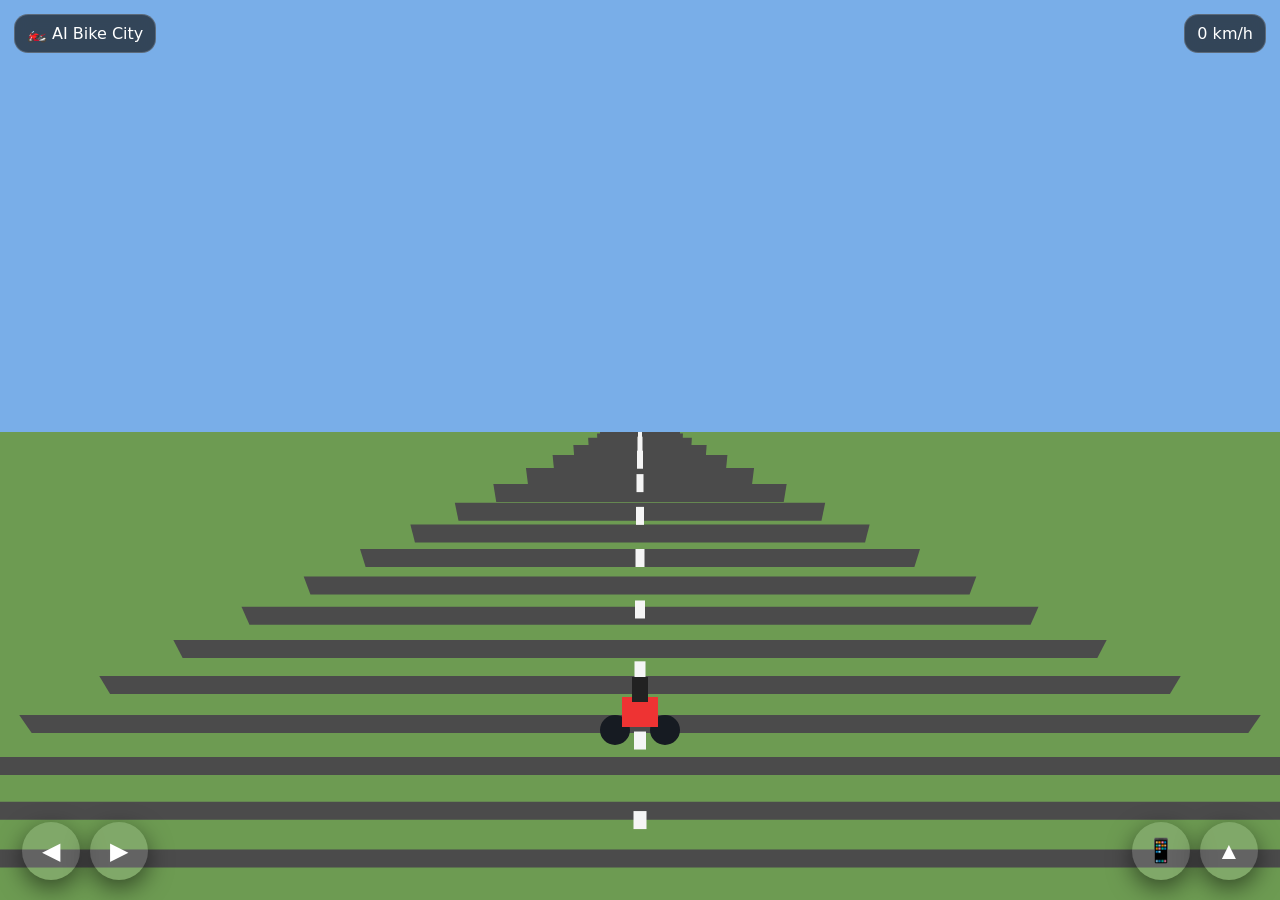
==== game-prototype/index.html @ b9f9c93b "Create original AI bike game prototype" ====
<!doctype html>
<html lang="en">
<head>
<meta charset="utf-8"><meta name="viewport" content="width=device-width,initial-scale=1,maximum-scale=1,user-scalable=no">
<title>Indian Bike AI — Prototype</title>
<style>
html,body{margin:0;height:100%;overflow:hidden;background:#10131a;font-family:system-ui,sans-serif;color:white}canvas{display:block;width:100%;height:100%}.hud{position:fixed;inset:0;pointer-events:none}.top{position:absolute;top:14px;left:14px;right:14px;display:flex;justify-content:space-between;gap:10px}.pill{background:#111a;color:#fff;border:1px solid #ffffff33;border-radius:14px;padding:9px 12px;backdrop-filter:blur(8px)}.controls{position:absolute;bottom:20px;left:0;right:0;display:flex;justify-content:space-between;padding:0 22px}.cluster{display:flex;gap:10px}.btn{pointer-events:auto;width:58px;height:58px;border:0;border-radius:50%;background:#ffffff22;color:white;font-size:24px;box-shadow:0 8px 25px #0008}.phone{display:none;pointer-events:auto;position:absolute;right:18px;bottom:90px;width:290px;height:500px;border:8px solid #171717;border-radius:35px;background:linear-gradient(160deg,#101827,#182b48);box-shadow:0 20px 60px #000b;padding:18px}.phone h2{margin:20px 8px 4px}.apps{display:grid;grid-template-columns:repeat(3,1fr);gap:14px;margin-top:24px}.app{border:0;border-radius:20px;background:#ffffff16;color:#fff;padding:14px 4px;font-size:12px}.app b{display:block;font-size:30px;margin-bottom:6px}.chat{display:none;position:absolute;inset:18px;background:#10141c;border-radius:25px;padding:14px}.messages{height:355px;overflow:auto;font-size:13px}.msg{padding:10px 12px;margin:8px 0;border-radius:14px;background:#ffffff12}.user{background:#294e72}.input{display:flex;gap:7px}.input input{min-width:0;flex:1;border-radius:12px;border:1px solid #ffffff22;background:#fff1;color:white;padding:10px}.input button{border:0;border-radius:12px;background:#3aa7ff;color:white;padding:10px}.back{border:0;background:#ffffff15;color:#fff;border-radius:10px;padding:7px 10px}.mission{position:absolute;left:50%;top:55px;transform:translateX(-50%);max-width:330px;text-align:center;background:#0d1724dd;border:1px solid #ffffff22;border-radius:16px;padding:10px;display:none}
</style></head>
<body><canvas id="c"></canvas><div class="hud"><div class="top"><div class="pill">🏍️ AI Bike City</div><div class="pill" id="speed">0 km/h</div></div><div class="mission" id="mission"></div><div class="controls"><div class="cluster"><button class="btn" id="left">◀</button><button class="btn" id="right">▶</button></div><div class="cluster"><button class="btn" id="phoneBtn">📱</button><button class="btn" id="gas">▲</button></div></div><div class="phone" id="phone"><button class="back" id="closePhone">Back</button><h2>My Phone</h2><div class="apps"><button class="app"><b>🌐</b>Internet</button><button class="app"><b>🗺️</b>Map</button><button class="app"><b>🎵</b>Music</button><button class="app"><b>📷</b>Camera</button><button class="app"><b>🏍️</b>Garage</button><button class="app" id="aiApp"><b>🤖</b>Bike AI</button></div><div class="chat" id="chat"><button class="back" id="backApps">← Apps</button><h3>🤖 Bike AI</h3><div class="messages" id="messages"><div class="msg">Hi! I am your Bike AI. Ask me for a bike recommendation or a driving challenge.</div></div><div class="input"><input id="q" placeholder="Ask Bike AI..."><button id="send">Send</button></div></div></div></div></div>
<script>
const c=document.getElementById('c'),x=c.getContext('2d');let W,H,bikeX=.5,z=0,speed=0,keys={};function resize(){W=c.width=innerWidth*devicePixelRatio;H=c.height=innerHeight*devicePixelRatio;x.setTransform(devicePixelRatio,0,0,devicePixelRatio,0,0);W=innerWidth;H=innerHeight}addEventListener('resize',resize);resize();
function draw(){x.fillStyle='#79aee8';x.fillRect(0,0,W,H*.48);x.fillStyle='#6d9b52';x.fillRect(0,H*.48,W,H*.52);let horizon=H*.48;for(let i=0;i<18;i++){let p=i/18,yy=horizon+(p*p)*(H-horizon),rw=80+p*p*W*1.5; x.fillStyle='#4b4b4b';x.beginPath();x.moveTo(W/2-rw/2,yy);x.lineTo(W/2+rw/2,yy);x.lineTo(W/2+rw/2*.98,yy+18);x.lineTo(W/2-rw/2*.98,yy+18);x.fill()}x.fillStyle='#f5f5f5';for(let i=0;i<10;i++){let p=((i/10+z)%1),yy=horizon+p*p*(H-horizon),w=4+p*10;x.fillRect(W/2-w/2,yy,w,18)}x.save();x.translate(W*bikeX,H*.78);x.fillStyle='#161b22';x.beginPath();x.arc(-25,28,15,0,7);x.arc(25,28,15,0,7);x.fill();x.fillStyle='#e33';x.fillRect(-18,-5,36,30);x.fillStyle='#222';x.fillRect(-8,-25,16,25);x.restore();document.getElementById('speed').textContent=Math.round(speed*120)+' km/h';requestAnimationFrame(draw)}draw();
setInterval(()=>{if(speed>0){z=(z+speed*.02)%1}},30);function bind(id,key){let e=document.getElementById(id);e.onpointerdown=()=>keys[key]=true;e.onpointerup=e.onpointercancel=()=>keys[key]=false}bind('gas','up');bind('left','left');bind('right','right');setInterval(()=>{if(keys.up)speed=Math.min(1,speed+.03);else speed=Math.max(0,speed-.015);if(keys.left)bikeX=Math.max(.25,bikeX-.012);if(keys.right)bikeX=Math.min(.75,bikeX+.012)},30);
const phone=document.getElementById('phone'),chat=document.getElementById('chat'),apps=document.querySelector('.apps'),messages=document.getElementById('messages');document.getElementById('phoneBtn').onclick=()=>phone.style.display='block';document.getElementById('closePhone').onclick=()=>phone.style.display='none';document.getElementById('aiApp').onclick=()=>{apps.style.display='none';chat.style.display='block'};document.getElementById('backApps').onclick=()=>{chat.style.display='none';apps.style.display='grid'};
async function ask(){let q=document.getElementById('q').value.trim();if(!q)return;messages.innerHTML+=`<div class="msg user">${q.replace(/[<>]/g,'')}</div>`;document.getElementById('q').value='';let a='Try the Sport bike for balanced acceleration and control. Want me to create a challenge?';if(/challenge|mission/i.test(q))a='Challenge: reach the hill checkpoint in 3 minutes without crashing. Bonus: finish with more than 50% fuel.';messages.innerHTML+=`<div class="msg">${a}</div>`;messages.scrollTop=messages.scrollHeight}document.getElementById('send').onclick=ask;document.getElementById('q').onkeydown=e=>{if(e.key==='Enter')ask()};
</script></body></html>
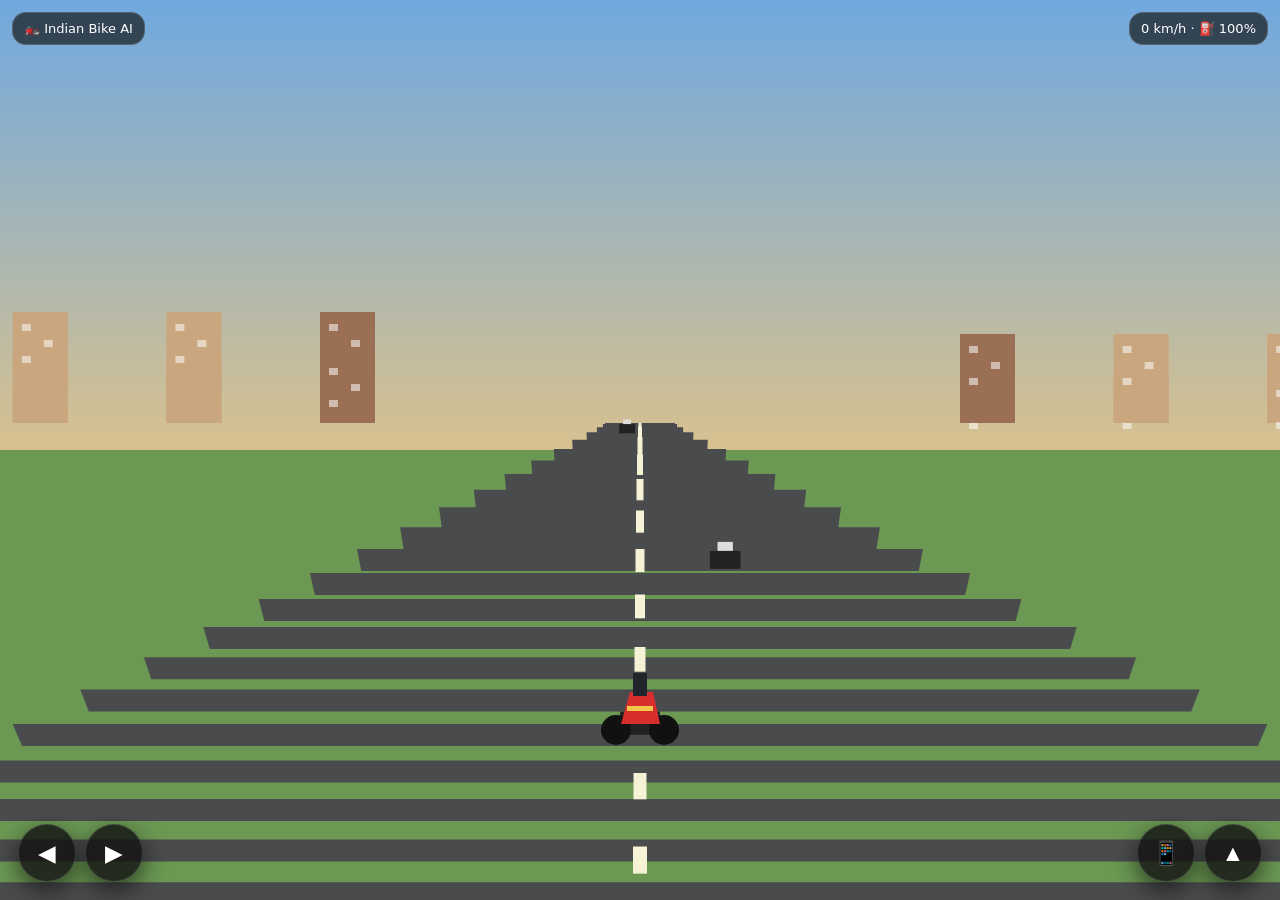
==== commit 2d7e9bd3: "Upgrade prototype with richer Indian city, traffic, fuel, missions and Bike AI" ====
--- a/game-prototype/index.html
+++ b/game-prototype/index.html
@@ -2,15 +2,26 @@
 <html lang="en">
 <head>
 <meta charset="utf-8"><meta name="viewport" content="width=device-width,initial-scale=1,maximum-scale=1,user-scalable=no">
-<title>Indian Bike AI — Prototype</title>
+<title>Indian Bike AI — City Prototype</title>
 <style>
-html,body{margin:0;height:100%;overflow:hidden;background:#10131a;font-family:system-ui,sans-serif;color:white}canvas{display:block;width:100%;height:100%}.hud{position:fixed;inset:0;pointer-events:none}.top{position:absolute;top:14px;left:14px;right:14px;display:flex;justify-content:space-between;gap:10px}.pill{background:#111a;color:#fff;border:1px solid #ffffff33;border-radius:14px;padding:9px 12px;backdrop-filter:blur(8px)}.controls{position:absolute;bottom:20px;left:0;right:0;display:flex;justify-content:space-between;padding:0 22px}.cluster{display:flex;gap:10px}.btn{pointer-events:auto;width:58px;height:58px;border:0;border-radius:50%;background:#ffffff22;color:white;font-size:24px;box-shadow:0 8px 25px #0008}.phone{display:none;pointer-events:auto;position:absolute;right:18px;bottom:90px;width:290px;height:500px;border:8px solid #171717;border-radius:35px;background:linear-gradient(160deg,#101827,#182b48);box-shadow:0 20px 60px #000b;padding:18px}.phone h2{margin:20px 8px 4px}.apps{display:grid;grid-template-columns:repeat(3,1fr);gap:14px;margin-top:24px}.app{border:0;border-radius:20px;background:#ffffff16;color:#fff;padding:14px 4px;font-size:12px}.app b{display:block;font-size:30px;margin-bottom:6px}.chat{display:none;position:absolute;inset:18px;background:#10141c;border-radius:25px;padding:14px}.messages{height:355px;overflow:auto;font-size:13px}.msg{padding:10px 12px;margin:8px 0;border-radius:14px;background:#ffffff12}.user{background:#294e72}.input{display:flex;gap:7px}.input input{min-width:0;flex:1;border-radius:12px;border:1px solid #ffffff22;background:#fff1;color:white;padding:10px}.input button{border:0;border-radius:12px;background:#3aa7ff;color:white;padding:10px}.back{border:0;background:#ffffff15;color:#fff;border-radius:10px;padding:7px 10px}.mission{position:absolute;left:50%;top:55px;transform:translateX(-50%);max-width:330px;text-align:center;background:#0d1724dd;border:1px solid #ffffff22;border-radius:16px;padding:10px;display:none}
+*{box-sizing:border-box}html,body{margin:0;height:100%;overflow:hidden;background:#10131a;font-family:system-ui,sans-serif;color:#fff}canvas{display:block;width:100%;height:100%}.hud{position:fixed;inset:0;pointer-events:none}.top{position:absolute;top:12px;left:12px;right:12px;display:flex;justify-content:space-between;gap:8px}.pill{background:#111a;color:#fff;border:1px solid #ffffff2b;border-radius:14px;padding:8px 11px;backdrop-filter:blur(8px);font-size:13px}.controls{position:absolute;bottom:18px;left:0;right:0;display:flex;justify-content:space-between;padding:0 18px}.cluster{display:flex;gap:9px}.btn{pointer-events:auto;width:58px;height:58px;border:1px solid #ffffff22;border-radius:50%;background:#111c;color:#fff;font-size:23px;box-shadow:0 8px 25px #0009}.phone{display:none;pointer-events:auto;position:absolute;right:15px;bottom:86px;width:min(310px,calc(100vw - 30px));height:min(530px,calc(100vh - 110px));border:7px solid #171717;border-radius:34px;background:linear-gradient(160deg,#101827,#182b48);box-shadow:0 20px 60px #000b;padding:15px}.phone h2{margin:17px 7px 2px}.sub{margin:0 7px;color:#a9bad0;font-size:12px}.apps{display:grid;grid-template-columns:repeat(3,1fr);gap:12px;margin-top:20px}.app{border:1px solid #ffffff12;border-radius:19px;background:#ffffff14;color:#fff;padding:13px 3px;font-size:11px}.app b{display:block;font-size:27px;margin-bottom:5px}.chat{display:none;position:absolute;inset:15px;background:#10141c;border-radius:23px;padding:13px}.messages{height:calc(100% - 105px);overflow:auto;font-size:13px}.msg{padding:9px 11px;margin:7px 0;border-radius:13px;background:#ffffff12;line-height:1.35}.user{background:#294e72}.input{display:flex;gap:7px}.input input{min-width:0;flex:1;border-radius:11px;border:1px solid #ffffff22;background:#fff1;color:white;padding:10px}.input button{border:0;border-radius:11px;background:#3aa7ff;color:white;padding:10px}.back{border:0;background:#ffffff15;color:#fff;border-radius:10px;padding:7px 10px}.mission{position:absolute;left:50%;top:53px;transform:translateX(-50%);width:min(350px,90vw);text-align:center;background:#0d1724e8;border:1px solid #ffffff22;border-radius:16px;padding:10px;display:none;font-size:12px}.toast{position:absolute;left:50%;bottom:88px;transform:translateX(-50%);background:#101820dd;border:1px solid #ffffff22;padding:9px 13px;border-radius:14px;display:none;font-size:12px}
 </style></head>
-<body><canvas id="c"></canvas><div class="hud"><div class="top"><div class="pill">🏍️ AI Bike City</div><div class="pill" id="speed">0 km/h</div></div><div class="mission" id="mission"></div><div class="controls"><div class="cluster"><button class="btn" id="left">◀</button><button class="btn" id="right">▶</button></div><div class="cluster"><button class="btn" id="phoneBtn">📱</button><button class="btn" id="gas">▲</button></div></div><div class="phone" id="phone"><button class="back" id="closePhone">Back</button><h2>My Phone</h2><div class="apps"><button class="app"><b>🌐</b>Internet</button><button class="app"><b>🗺️</b>Map</button><button class="app"><b>🎵</b>Music</button><button class="app"><b>📷</b>Camera</button><button class="app"><b>🏍️</b>Garage</button><button class="app" id="aiApp"><b>🤖</b>Bike AI</button></div><div class="chat" id="chat"><button class="back" id="backApps">← Apps</button><h3>🤖 Bike AI</h3><div class="messages" id="messages"><div class="msg">Hi! I am your Bike AI. Ask me for a bike recommendation or a driving challenge.</div></div><div class="input"><input id="q" placeholder="Ask Bike AI..."><button id="send">Send</button></div></div></div></div></div>
+<body><canvas id="c"></canvas><div class="hud"><div class="top"><div class="pill">🏍️ Indian Bike AI</div><div class="pill" id="stats">0 km/h · ⛽ 100%</div></div><div class="mission" id="mission"></div><div class="toast" id="toast"></div><div class="controls"><div class="cluster"><button class="btn" id="left">◀</button><button class="btn" id="right">▶</button></div><div class="cluster"><button class="btn" id="phoneBtn">📱</button><button class="btn" id="gas">▲</button></div></div><div class="phone" id="phone"><button class="back" id="closePhone">Back</button><h2>My Phone</h2><p class="sub">Connected • Indian Bike City</p><div class="apps"><button class="app"><b>🌐</b>Internet</button><button class="app"><b>🗺️</b>Map</button><button class="app"><b>🎵</b>Music</button><button class="app"><b>📷</b>Camera</button><button class="app"><b>🏍️</b>Garage</button><button class="app" id="aiApp"><b>🤖</b>Bike AI</button></div><div class="chat" id="chat"><button class="back" id="backApps">← Apps</button><h3>🤖 Bike AI</h3><div class="messages" id="messages"><div class="msg">Hi! I am Bike AI. Ask for a bike recommendation, a route idea, or a driving challenge.</div></div><div class="input"><input id="q" placeholder="Ask Bike AI..."><button id="send">Send</button></div></div></div></div>
 <script>
-const c=document.getElementById('c'),x=c.getContext('2d');let W,H,bikeX=.5,z=0,speed=0,keys={};function resize(){W=c.width=innerWidth*devicePixelRatio;H=c.height=innerHeight*devicePixelRatio;x.setTransform(devicePixelRatio,0,0,devicePixelRatio,0,0);W=innerWidth;H=innerHeight}addEventListener('resize',resize);resize();
-function draw(){x.fillStyle='#79aee8';x.fillRect(0,0,W,H*.48);x.fillStyle='#6d9b52';x.fillRect(0,H*.48,W,H*.52);let horizon=H*.48;for(let i=0;i<18;i++){let p=i/18,yy=horizon+(p*p)*(H-horizon),rw=80+p*p*W*1.5; x.fillStyle='#4b4b4b';x.beginPath();x.moveTo(W/2-rw/2,yy);x.lineTo(W/2+rw/2,yy);x.lineTo(W/2+rw/2*.98,yy+18);x.lineTo(W/2-rw/2*.98,yy+18);x.fill()}x.fillStyle='#f5f5f5';for(let i=0;i<10;i++){let p=((i/10+z)%1),yy=horizon+p*p*(H-horizon),w=4+p*10;x.fillRect(W/2-w/2,yy,w,18)}x.save();x.translate(W*bikeX,H*.78);x.fillStyle='#161b22';x.beginPath();x.arc(-25,28,15,0,7);x.arc(25,28,15,0,7);x.fill();x.fillStyle='#e33';x.fillRect(-18,-5,36,30);x.fillStyle='#222';x.fillRect(-8,-25,16,25);x.restore();document.getElementById('speed').textContent=Math.round(speed*120)+' km/h';requestAnimationFrame(draw)}draw();
-setInterval(()=>{if(speed>0){z=(z+speed*.02)%1}},30);function bind(id,key){let e=document.getElementById(id);e.onpointerdown=()=>keys[key]=true;e.onpointerup=e.onpointercancel=()=>keys[key]=false}bind('gas','up');bind('left','left');bind('right','right');setInterval(()=>{if(keys.up)speed=Math.min(1,speed+.03);else speed=Math.max(0,speed-.015);if(keys.left)bikeX=Math.max(.25,bikeX-.012);if(keys.right)bikeX=Math.min(.75,bikeX+.012)},30);
+const c=document.getElementById('c'),x=c.getContext('2d');let W,H,bikeX=.5,z=0,speed=0,fuel=100,keys={},traffic=[{lane:.36,d:.2,spd:.35},{lane:.64,d:.58,spd:.22},{lane:.5,d:.82,spd:.18}],missionDone=false;
+function resize(){W=innerWidth;H=innerHeight;c.width=W*devicePixelRatio;c.height=H*devicePixelRatio;x.setTransform(devicePixelRatio,0,0,devicePixelRatio,0,0)}addEventListener('resize',resize);resize();
+function roadY(p){return H*.47+p*p*(H*.56)}function roadW(p){return 70+p*p*W*1.55}
+function draw(){x.clearRect(0,0,W,H);let g=x.createLinearGradient(0,0,0,H*.5);g.addColorStop(0,'#70a9df');g.addColorStop(1,'#d8c18f');x.fillStyle=g;x.fillRect(0,0,W,H*.5);x.fillStyle='#6b9853';x.fillRect(0,H*.5,W,H*.5);
+// buildings and trees
+for(let i=0;i<12;i++){let side=i%2?-1:1, bx=W/2+side*(W*.25+(i%3)*W*.12), bh=45+(i%4)*22; x.fillStyle=i%3?'#c9a67d':'#9b6f54';x.fillRect(bx,H*.47-bh,55,bh);x.fillStyle='#fff8';for(let r=0;r<3;r++)x.fillRect(bx+9+(r%2)*22,H*.47-bh+12+r*16,9,7)}
+let horizon=H*.47;for(let i=0;i<22;i++){let p=i/22,yy=roadY(p),rw=roadW(p);x.fillStyle='#4a4b4d';x.beginPath();x.moveTo(W/2-rw/2,yy);x.lineTo(W/2+rw/2,yy);x.lineTo(W/2+rw/2*.985,yy+22);x.lineTo(W/2-rw/2*.985,yy+22);x.fill()}
+x.fillStyle='#f6f2d5';for(let i=0;i<12;i++){let p=((i/12+z)%1),yy=roadY(p),w=3+p*12;x.fillRect(W/2-w/2,yy,w,18+p*10)}
+traffic.forEach(t=>{t.d=(t.d+(speed*.012-t.spd*.004)+1)%1;let yy=roadY(t.d),rw=roadW(t.d),cx=W/2-rw/2+t.lane*rw,s=10+t.d*30;x.fillStyle='#222';x.fillRect(cx-s*.6,yy-s*.35,s*1.2,s*.7);x.fillStyle='#ddd';x.fillRect(cx-s*.3,yy-s*.7,s*.6,s*.35)});
+x.save();x.translate(W*bikeX,H*.78);x.fillStyle='#111';x.beginPath();x.arc(-24,28,15,0,7);x.arc(24,28,15,0,7);x.fill();x.fillStyle='#d92e2e';x.beginPath();x.moveTo(-19,22);x.lineTo(-10,-10);x.lineTo(13,-10);x.lineTo(20,22);x.fill();x.fillStyle='#20242b';x.fillRect(-7,-29,14,23);x.fillStyle='#f5c84b';x.fillRect(-13,4,26,5);x.restore();
+requestAnimationFrame(draw)}draw();
+function toast(t){let e=document.getElementById('toast');e.textContent=t;e.style.display='block';clearTimeout(window.tt);window.tt=setTimeout(()=>e.style.display='none',1800)}
+function bind(id,key){let e=document.getElementById(id);e.onpointerdown=()=>keys[key]=true;e.onpointerup=e.onpointercancel=()=>keys[key]=false}bind('gas','up');bind('left','left');bind('right','right');
+setInterval(()=>{if(keys.up){speed=Math.min(1,speed+.025);fuel=Math.max(0,fuel-.045)}else speed=Math.max(0,speed-.018);if(keys.left)bikeX=Math.max(.24,bikeX-.012);if(keys.right)bikeX=Math.min(.76,bikeX+.012);z=(z+speed*.018)%1;document.getElementById('stats').textContent=Math.round(speed*125)+' km/h · ⛽ '+Math.round(fuel)+'%';if(fuel<15)toast('Low fuel — visit a fuel station in the next version')},30);
 const phone=document.getElementById('phone'),chat=document.getElementById('chat'),apps=document.querySelector('.apps'),messages=document.getElementById('messages');document.getElementById('phoneBtn').onclick=()=>phone.style.display='block';document.getElementById('closePhone').onclick=()=>phone.style.display='none';document.getElementById('aiApp').onclick=()=>{apps.style.display='none';chat.style.display='block'};document.getElementById('backApps').onclick=()=>{chat.style.display='none';apps.style.display='grid'};
-async function ask(){let q=document.getElementById('q').value.trim();if(!q)return;messages.innerHTML+=`<div class="msg user">${q.replace(/[<>]/g,'')}</div>`;document.getElementById('q').value='';let a='Try the Sport bike for balanced acceleration and control. Want me to create a challenge?';if(/challenge|mission/i.test(q))a='Challenge: reach the hill checkpoint in 3 minutes without crashing. Bonus: finish with more than 50% fuel.';messages.innerHTML+=`<div class="msg">${a}</div>`;messages.scrollTop=messages.scrollHeight}document.getElementById('send').onclick=ask;document.getElementById('q').onkeydown=e=>{if(e.key==='Enter')ask()};
+async function ask(){let q=document.getElementById('q').value.trim();if(!q)return;messages.innerHTML+=`<div class="msg user">${q.replace(/[<>]/g,'')}</div>`;document.getElementById('q').value='';let a;if(/challenge|mission|task/i.test(q)){a='🏁 Challenge: reach the hill checkpoint in 3 minutes without crashing. Bonus: finish above 50% fuel.';document.getElementById('mission').textContent=a;document.getElementById('mission').style.display='block';setTimeout(()=>document.getElementById('mission').style.display='none',7000)}else if(/which bike|bike should|recommend/i.test(q))a='🏍️ Recommendation: choose the Sport bike for balanced acceleration and control. Choose Cruiser for stability or Dirt bike for rough roads.';else if(/route|road|city/i.test(q))a='🗺️ Route idea: take the main road, avoid traffic, then turn toward the hill checkpoint. A map and traffic system will be added next.';else a='🤖 I can help with bike choice, driving challenges, routes, fuel strategy and game missions. Try: “Give me a challenge.”';messages.innerHTML+=`<div class="msg">${a}</div>`;messages.scrollTop=messages.scrollHeight}document.getElementById('send').onclick=ask;document.getElementById('q').onkeydown=e=>{if(e.key==='Enter')ask()};
 </script></body></html>
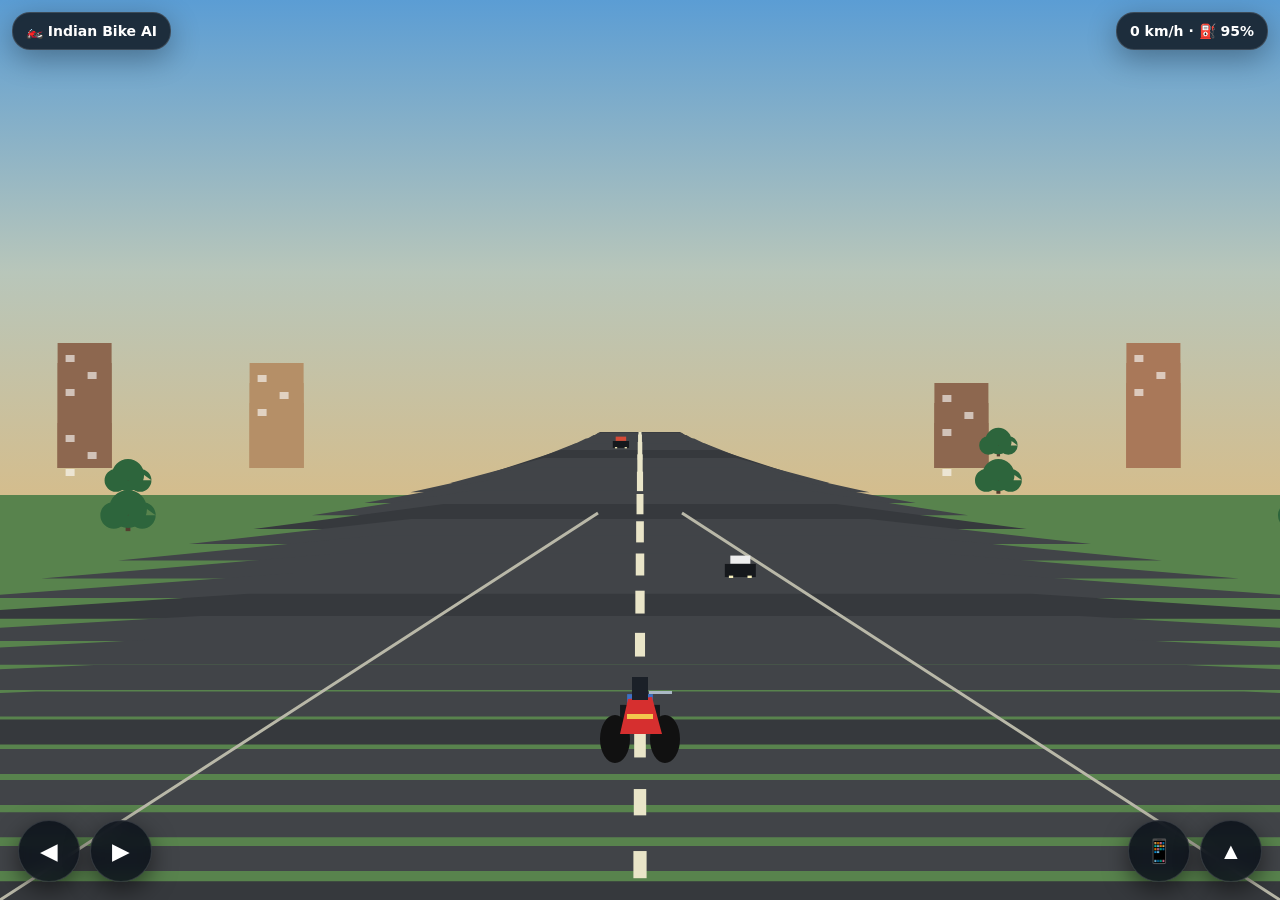
==== commit 79af1d84: "Upgrade phone apps and realistic bike city gameplay" ====
--- a/game-prototype/index.html
+++ b/game-prototype/index.html
@@ -1,27 +1,65 @@
 <!doctype html>
 <html lang="en">
 <head>
-<meta charset="utf-8"><meta name="viewport" content="width=device-width,initial-scale=1,maximum-scale=1,user-scalable=no">
-<title>Indian Bike AI — City Prototype</title>
+<meta charset="utf-8">
+<meta name="viewport" content="width=device-width,initial-scale=1,maximum-scale=1,user-scalable=no,viewport-fit=cover">
+<title>Indian Bike AI — City Ride</title>
 <style>
-*{box-sizing:border-box}html,body{margin:0;height:100%;overflow:hidden;background:#10131a;font-family:system-ui,sans-serif;color:#fff}canvas{display:block;width:100%;height:100%}.hud{position:fixed;inset:0;pointer-events:none}.top{position:absolute;top:12px;left:12px;right:12px;display:flex;justify-content:space-between;gap:8px}.pill{background:#111a;color:#fff;border:1px solid #ffffff2b;border-radius:14px;padding:8px 11px;backdrop-filter:blur(8px);font-size:13px}.controls{position:absolute;bottom:18px;left:0;right:0;display:flex;justify-content:space-between;padding:0 18px}.cluster{display:flex;gap:9px}.btn{pointer-events:auto;width:58px;height:58px;border:1px solid #ffffff22;border-radius:50%;background:#111c;color:#fff;font-size:23px;box-shadow:0 8px 25px #0009}.phone{display:none;pointer-events:auto;position:absolute;right:15px;bottom:86px;width:min(310px,calc(100vw - 30px));height:min(530px,calc(100vh - 110px));border:7px solid #171717;border-radius:34px;background:linear-gradient(160deg,#101827,#182b48);box-shadow:0 20px 60px #000b;padding:15px}.phone h2{margin:17px 7px 2px}.sub{margin:0 7px;color:#a9bad0;font-size:12px}.apps{display:grid;grid-template-columns:repeat(3,1fr);gap:12px;margin-top:20px}.app{border:1px solid #ffffff12;border-radius:19px;background:#ffffff14;color:#fff;padding:13px 3px;font-size:11px}.app b{display:block;font-size:27px;margin-bottom:5px}.chat{display:none;position:absolute;inset:15px;background:#10141c;border-radius:23px;padding:13px}.messages{height:calc(100% - 105px);overflow:auto;font-size:13px}.msg{padding:9px 11px;margin:7px 0;border-radius:13px;background:#ffffff12;line-height:1.35}.user{background:#294e72}.input{display:flex;gap:7px}.input input{min-width:0;flex:1;border-radius:11px;border:1px solid #ffffff22;background:#fff1;color:white;padding:10px}.input button{border:0;border-radius:11px;background:#3aa7ff;color:white;padding:10px}.back{border:0;background:#ffffff15;color:#fff;border-radius:10px;padding:7px 10px}.mission{position:absolute;left:50%;top:53px;transform:translateX(-50%);width:min(350px,90vw);text-align:center;background:#0d1724e8;border:1px solid #ffffff22;border-radius:16px;padding:10px;display:none;font-size:12px}.toast{position:absolute;left:50%;bottom:88px;transform:translateX(-50%);background:#101820dd;border:1px solid #ffffff22;padding:9px 13px;border-radius:14px;display:none;font-size:12px}
-</style></head>
-<body><canvas id="c"></canvas><div class="hud"><div class="top"><div class="pill">🏍️ Indian Bike AI</div><div class="pill" id="stats">0 km/h · ⛽ 100%</div></div><div class="mission" id="mission"></div><div class="toast" id="toast"></div><div class="controls"><div class="cluster"><button class="btn" id="left">◀</button><button class="btn" id="right">▶</button></div><div class="cluster"><button class="btn" id="phoneBtn">📱</button><button class="btn" id="gas">▲</button></div></div><div class="phone" id="phone"><button class="back" id="closePhone">Back</button><h2>My Phone</h2><p class="sub">Connected • Indian Bike City</p><div class="apps"><button class="app"><b>🌐</b>Internet</button><button class="app"><b>🗺️</b>Map</button><button class="app"><b>🎵</b>Music</button><button class="app"><b>📷</b>Camera</button><button class="app"><b>🏍️</b>Garage</button><button class="app" id="aiApp"><b>🤖</b>Bike AI</button></div><div class="chat" id="chat"><button class="back" id="backApps">← Apps</button><h3>🤖 Bike AI</h3><div class="messages" id="messages"><div class="msg">Hi! I am Bike AI. Ask for a bike recommendation, a route idea, or a driving challenge.</div></div><div class="input"><input id="q" placeholder="Ask Bike AI..."><button id="send">Send</button></div></div></div></div>
+*{box-sizing:border-box}html,body{margin:0;width:100%;height:100%;overflow:hidden;background:#080b10;font-family:Inter,system-ui,sans-serif;color:#fff;touch-action:none}canvas{position:fixed;inset:0;width:100%;height:100%}.hud{position:fixed;inset:0;pointer-events:none}.top{position:absolute;top:12px;left:12px;right:12px;display:flex;justify-content:space-between;gap:8px}.pill{background:#111923d9;border:1px solid #ffffff24;border-radius:18px;padding:10px 13px;backdrop-filter:blur(12px);font-size:14px;font-weight:650;box-shadow:0 8px 30px #0005}.controls{position:absolute;bottom:max(18px,env(safe-area-inset-bottom));left:0;right:0;display:flex;justify-content:space-between;padding:0 18px}.cluster{display:flex;gap:10px}.btn{pointer-events:auto;width:62px;height:62px;border:1px solid #ffffff20;border-radius:50%;background:#0b111bd9;color:#fff;font-size:23px;box-shadow:0 8px 25px #0008;backdrop-filter:blur(8px)}.btn:active{transform:scale(.94);background:#26374e}.phone{display:none;pointer-events:auto;position:absolute;right:14px;bottom:88px;width:min(350px,calc(100vw - 28px));height:min(600px,calc(100vh - 108px));border:8px solid #11151c;border-radius:42px;background:linear-gradient(160deg,#101827,#172a47 65%,#0c1729);box-shadow:0 28px 80px #000c;padding:15px;overflow:hidden}.phone:before{content:"";position:absolute;top:7px;left:50%;transform:translateX(-50%);width:100px;height:20px;border-radius:0 0 15px 15px;background:#07090d}.phone-head{display:flex;align-items:center;justify-content:space-between;margin:20px 6px 0}.phone h2{margin:0;font-size:25px}.sub{margin:3px 6px;color:#aab8ca;font-size:12px}.apps{display:grid;grid-template-columns:repeat(3,1fr);gap:12px;margin-top:22px}.app{min-height:100px;border:1px solid #ffffff13;border-radius:20px;background:linear-gradient(145deg,#ffffff16,#ffffff08);color:#fff;padding:12px 4px;font-size:12px;font-weight:600;box-shadow:inset 0 1px #fff1,0 8px 18px #0002}.app:active{transform:scale(.96)}.app b{display:block;font-size:34px;margin-bottom:7px;filter:drop-shadow(0 3px 4px #0006)}.screen{display:none;position:absolute;inset:15px;background:#0e1624;border-radius:27px;padding:14px;z-index:5}.screen h3{margin:14px 0 8px;font-size:21px}.back{border:0;background:#ffffff14;color:#fff;border-radius:11px;padding:9px 12px;font-weight:650}.screen-body{height:calc(100% - 85px);overflow:auto}.card{background:#ffffff0d;border:1px solid #ffffff12;border-radius:16px;padding:12px;margin:9px 0}.search{display:flex;gap:7px}.search input,.chat-input input{min-width:0;flex:1;border-radius:11px;border:1px solid #ffffff20;background:#ffffff10;color:#fff;padding:11px;outline:none}.action{border:0;border-radius:11px;background:#2f91e8;color:#fff;padding:10px 12px;font-weight:700}.map{position:relative;height:330px;border-radius:18px;overflow:hidden;background:linear-gradient(145deg,#263f2b,#15271c)}.map:before{content:"";position:absolute;inset:-30%;background:repeating-linear-gradient(60deg,transparent 0 34px,#ffffff12 35px 38px),repeating-linear-gradient(-25deg,transparent 0 48px,#ffffff0c 49px 51px)}.roadline{position:absolute;width:9px;height:390px;left:48%;top:-20px;background:#d5c88b;transform:rotate(24deg);box-shadow:40px 0 0 #59605a,-90px 20px 0 #59605a}.map-dot{position:absolute;left:50%;top:54%;width:18px;height:18px;background:#ff4242;border:4px solid #fff;border-radius:50%;box-shadow:0 0 0 7px #ff424255}.map-label{position:absolute;bottom:12px;left:12px;background:#101820dd;border-radius:10px;padding:8px;font-size:12px}.music-row{display:flex;align-items:center;gap:12px}.album{width:62px;height:62px;border-radius:12px;background:linear-gradient(135deg,#1b2739,#7b4a35);display:grid;place-items:center;font-size:30px}.slider{width:100%}.garage-grid{display:grid;grid-template-columns:1fr 1fr;gap:10px}.bike-card{border:1px solid #ffffff16;border-radius:16px;padding:12px;background:#ffffff0c}.bike-card.selected{outline:2px solid #4eb4ff}.bike-icon{font-size:44px;text-align:center}.statbar{height:7px;border-radius:9px;background:#ffffff14;overflow:hidden;margin:6px 0 10px}.statbar i{display:block;height:100%;background:#4eb4ff}.messages{height:calc(100% - 105px);overflow:auto;font-size:13px}.msg{padding:10px 12px;margin:8px 0;border-radius:14px;background:#ffffff10;line-height:1.4}.user{background:#214a70}.chat-input{display:flex;gap:7px}.photo-preview{height:230px;border-radius:18px;background:#05080d;display:grid;place-items:center;overflow:hidden}.photo-preview canvas{position:static;width:100%;height:100%}.mission{position:absolute;left:50%;top:62px;transform:translateX(-50%);width:min(370px,90vw);text-align:center;background:#0d1724e8;border:1px solid #ffffff22;border-radius:16px;padding:10px;display:none;font-size:12px;z-index:4}.toast{position:absolute;left:50%;bottom:92px;transform:translateX(-50%);background:#101820ee;border:1px solid #ffffff22;padding:10px 14px;border-radius:14px;display:none;font-size:12px;z-index:10;white-space:nowrap}
+</style>
+</head>
+<body>
+<canvas id="game"></canvas>
+<div class="hud">
+<div class="top"><div class="pill">🏍️ Indian Bike AI</div><div class="pill" id="stats">0 km/h · ⛽ 95%</div></div>
+<div class="mission" id="mission"></div><div class="toast" id="toast"></div>
+<div class="controls"><div class="cluster"><button class="btn" id="left">◀</button><button class="btn" id="right">▶</button></div><div class="cluster"><button class="btn" id="phoneBtn">📱</button><button class="btn" id="gas">▲</button></div></div>
+<div class="phone" id="phone">
+<div class="phone-head"><h2>My Phone</h2><span>● 5G</span></div><p class="sub">Connected • Indian Bike City</p>
+<div class="apps" id="apps">
+<button class="app" data-screen="internet"><b>🌐</b>Internet</button><button class="app" data-screen="map"><b>🗺️</b>Map</button><button class="app" data-screen="music"><b>🎵</b>Music</button><button class="app" data-screen="camera"><b>📷</b>Camera</button><button class="app" data-screen="garage"><b>🏍️</b>Garage</button><button class="app" data-screen="ai"><b>🤖</b>Bike AI</button>
+</div>
+<div class="screen" id="internet"><button class="back">← Apps</button><h3>🌐 Internet</h3><div class="search"><input id="webq" placeholder="Search the web..."><button class="action" id="webSearch">Search</button></div><div class="screen-body" id="webResults"><div class="card"><b>Indian Bike City Network</b><br><small>Online. Search road information, bike facts and travel ideas.</small></div><div class="card"><b>Safety</b><br><small>Wear a helmet and follow local traffic rules.</small></div></div></div>
+<div class="screen" id="map"><button class="back">← Apps</button><h3>🗺️ City Map</h3><div class="screen-body"><div class="map"><div class="roadline"></div><div class="map-dot"></div><div class="map-label">📍 Your bike · Main Road</div></div><div class="card"><b>Route</b><br>🏁 Hill checkpoint · 2.4 km<br>⛽ Fuel station · 0.8 km<br>🏙️ City centre · 1.6 km</div><button class="action" id="startRoute">Start hill route</button></div></div>
+<div class="screen" id="music"><button class="back">← Apps</button><h3>🎵 Music</h3><div class="screen-body"><div class="card music-row"><div class="album">🎧</div><div><b id="song">Indian Road Ride</b><br><small id="musicState">Paused</small></div></div><button class="action" id="playMusic">▶ Play</button> <button class="back" id="nextSong">Next</button><input class="slider" id="volume" type="range" min="0" max="100" value="70"></div></div>
+<div class="screen" id="camera"><button class="back">← Apps</button><h3>📷 Camera</h3><div class="screen-body"><div class="photo-preview"><canvas id="photo"></canvas></div><div class="card">Camera mode: <b id="cameraMode">Third person</b><br><small>Use Capture to save a snapshot of the current ride view.</small></div><button class="action" id="capture">Capture photo</button> <button class="back" id="toggleCamera">Switch view</button></div></div>
+<div class="screen" id="garage"><button class="back">← Apps</button><h3>🏍️ Garage</h3><div class="screen-body"><div class="garage-grid"><div class="bike-card selected" data-bike="sport"><div class="bike-icon">🏍️</div><b>Street Sport</b><div>Speed</div><div class="statbar"><i style="width:88%"></i></div><div>Control</div><div class="statbar"><i style="width:72%"></i></div></div><div class="bike-card" data-bike="cruiser"><div class="bike-icon">🏍️</div><b>Cruiser</b><div>Speed</div><div class="statbar"><i style="width:66%"></i></div><div>Control</div><div class="statbar"><i style="width:91%"></i></div></div><div class="bike-card" data-bike="dirt"><div class="bike-icon">🏍️</div><b>Dirt X</b><div>Speed</div><div class="statbar"><i style="width:77%"></i></div><div>Control</div><div class="statbar"><i style="width:86%"></i></div></div><div class="bike-card" data-bike="super"><div class="bike-icon">🏍️</div><b>Super Bike</b><div>Speed</div><div class="statbar"><i style="width:98%"></i></div><div>Control</div><div class="statbar"><i style="width:58%"></i></div></div></div><div class="card" id="garageInfo">Street Sport selected. Balanced for city traffic.</div></div></div>
+<div class="screen" id="ai"><button class="back">← Apps</button><h3>🤖 Bike AI</h3><div class="messages" id="messages"><div class="msg">Hi! I am Bike AI. I can recommend a bike, create a challenge, explain routes or help with fuel strategy.</div></div><div class="chat-input"><input id="q" placeholder="Ask Bike AI..."><button class="action" id="send">Send</button></div></div>
+</div></div>
 <script>
-const c=document.getElementById('c'),x=c.getContext('2d');let W,H,bikeX=.5,z=0,speed=0,fuel=100,keys={},traffic=[{lane:.36,d:.2,spd:.35},{lane:.64,d:.58,spd:.22},{lane:.5,d:.82,spd:.18}],missionDone=false;
+const c=document.getElementById('game'),x=c.getContext('2d');let W,H,bikeX=.5,z=0,speed=0,fuel=95,keys={},traffic=[{lane:.35,d:.18,spd:.25,type:0},{lane:.65,d:.55,spd:.18,type:1},{lane:.5,d:.78,spd:.2,type:2}],bikeType='sport',cameraAlt=false;
 function resize(){W=innerWidth;H=innerHeight;c.width=W*devicePixelRatio;c.height=H*devicePixelRatio;x.setTransform(devicePixelRatio,0,0,devicePixelRatio,0,0)}addEventListener('resize',resize);resize();
-function roadY(p){return H*.47+p*p*(H*.56)}function roadW(p){return 70+p*p*W*1.55}
-function draw(){x.clearRect(0,0,W,H);let g=x.createLinearGradient(0,0,0,H*.5);g.addColorStop(0,'#70a9df');g.addColorStop(1,'#d8c18f');x.fillStyle=g;x.fillRect(0,0,W,H*.5);x.fillStyle='#6b9853';x.fillRect(0,H*.5,W,H*.5);
-// buildings and trees
-for(let i=0;i<12;i++){let side=i%2?-1:1, bx=W/2+side*(W*.25+(i%3)*W*.12), bh=45+(i%4)*22; x.fillStyle=i%3?'#c9a67d':'#9b6f54';x.fillRect(bx,H*.47-bh,55,bh);x.fillStyle='#fff8';for(let r=0;r<3;r++)x.fillRect(bx+9+(r%2)*22,H*.47-bh+12+r*16,9,7)}
-let horizon=H*.47;for(let i=0;i<22;i++){let p=i/22,yy=roadY(p),rw=roadW(p);x.fillStyle='#4a4b4d';x.beginPath();x.moveTo(W/2-rw/2,yy);x.lineTo(W/2+rw/2,yy);x.lineTo(W/2+rw/2*.985,yy+22);x.lineTo(W/2-rw/2*.985,yy+22);x.fill()}
-x.fillStyle='#f6f2d5';for(let i=0;i<12;i++){let p=((i/12+z)%1),yy=roadY(p),w=3+p*12;x.fillRect(W/2-w/2,yy,w,18+p*10)}
-traffic.forEach(t=>{t.d=(t.d+(speed*.012-t.spd*.004)+1)%1;let yy=roadY(t.d),rw=roadW(t.d),cx=W/2-rw/2+t.lane*rw,s=10+t.d*30;x.fillStyle='#222';x.fillRect(cx-s*.6,yy-s*.35,s*1.2,s*.7);x.fillStyle='#ddd';x.fillRect(cx-s*.3,yy-s*.7,s*.6,s*.35)});
-x.save();x.translate(W*bikeX,H*.78);x.fillStyle='#111';x.beginPath();x.arc(-24,28,15,0,7);x.arc(24,28,15,0,7);x.fill();x.fillStyle='#d92e2e';x.beginPath();x.moveTo(-19,22);x.lineTo(-10,-10);x.lineTo(13,-10);x.lineTo(20,22);x.fill();x.fillStyle='#20242b';x.fillRect(-7,-29,14,23);x.fillStyle='#f5c84b';x.fillRect(-13,4,26,5);x.restore();
-requestAnimationFrame(draw)}draw();
-function toast(t){let e=document.getElementById('toast');e.textContent=t;e.style.display='block';clearTimeout(window.tt);window.tt=setTimeout(()=>e.style.display='none',1800)}
-function bind(id,key){let e=document.getElementById(id);e.onpointerdown=()=>keys[key]=true;e.onpointerup=e.onpointercancel=()=>keys[key]=false}bind('gas','up');bind('left','left');bind('right','right');
-setInterval(()=>{if(keys.up){speed=Math.min(1,speed+.025);fuel=Math.max(0,fuel-.045)}else speed=Math.max(0,speed-.018);if(keys.left)bikeX=Math.max(.24,bikeX-.012);if(keys.right)bikeX=Math.min(.76,bikeX+.012);z=(z+speed*.018)%1;document.getElementById('stats').textContent=Math.round(speed*125)+' km/h · ⛽ '+Math.round(fuel)+'%';if(fuel<15)toast('Low fuel — visit a fuel station in the next version')},30);
-const phone=document.getElementById('phone'),chat=document.getElementById('chat'),apps=document.querySelector('.apps'),messages=document.getElementById('messages');document.getElementById('phoneBtn').onclick=()=>phone.style.display='block';document.getElementById('closePhone').onclick=()=>phone.style.display='none';document.getElementById('aiApp').onclick=()=>{apps.style.display='none';chat.style.display='block'};document.getElementById('backApps').onclick=()=>{chat.style.display='none';apps.style.display='grid'};
-async function ask(){let q=document.getElementById('q').value.trim();if(!q)return;messages.innerHTML+=`<div class="msg user">${q.replace(/[<>]/g,'')}</div>`;document.getElementById('q').value='';let a;if(/challenge|mission|task/i.test(q)){a='🏁 Challenge: reach the hill checkpoint in 3 minutes without crashing. Bonus: finish above 50% fuel.';document.getElementById('mission').textContent=a;document.getElementById('mission').style.display='block';setTimeout(()=>document.getElementById('mission').style.display='none',7000)}else if(/which bike|bike should|recommend/i.test(q))a='🏍️ Recommendation: choose the Sport bike for balanced acceleration and control. Choose Cruiser for stability or Dirt bike for rough roads.';else if(/route|road|city/i.test(q))a='🗺️ Route idea: take the main road, avoid traffic, then turn toward the hill checkpoint. A map and traffic system will be added next.';else a='🤖 I can help with bike choice, driving challenges, routes, fuel strategy and game missions. Try: “Give me a challenge.”';messages.innerHTML+=`<div class="msg">${a}</div>`;messages.scrollTop=messages.scrollHeight}document.getElementById('send').onclick=ask;document.getElementById('q').onkeydown=e=>{if(e.key==='Enter')ask()};
+function roadY(p){return H*.48+p*p*(H*.54)}function roadW(p){return 80+p*p*W*1.65}
+function drawTree(cx,cy,s){x.fillStyle='#533d2e';x.fillRect(cx-3*s,cy,6*s,28*s);x.fillStyle='#2d653c';x.beginPath();x.arc(cx,cy,24*s,0,7);x.arc(cx-18*s,cy+8*s,17*s,0,7);x.arc(cx+18*s,cy+8*s,17*s,0,7);x.fill()}
+function draw(){x.clearRect(0,0,W,H);let sky=x.createLinearGradient(0,0,0,H*.55);sky.addColorStop(0,'#5b9dd4');sky.addColorStop(.55,'#b8c6ba');sky.addColorStop(1,'#d4bd8d');x.fillStyle=sky;x.fillRect(0,0,W,H*.55);x.fillStyle='#58834d';x.fillRect(0,H*.55,W,H*.45);
+// distant skyline
+for(let i=0;i<18;i++){let side=i%2?-1:1,bx=W/2+side*(W*.23+(i%6)*W*.075),bh=45+(i%5)*20;x.fillStyle=i%3===0?'#8d674f':i%3===1?'#b58f67':'#a97859';x.fillRect(bx,H*.52-bh,54,bh);x.fillStyle='#fff9';for(let r=0;r<3;r++)x.fillRect(bx+8+(r%2)*22,H*.52-bh+12+r*17,9,7)}
+for(let i=0;i<7;i++){let side=i%2?-1:1,cy=H*.49+(i%3)*34,cx=W/2+side*(W*.28+(i%4)*W*.12);drawTree(cx,cy,.55+(i%3)*.12)}
+// road perspective
+for(let i=0;i<26;i++){let p=i/26,yy=roadY(p),rw=roadW(p);x.fillStyle=i%5===0?'#36393d':'#414448';x.beginPath();x.moveTo(W/2-rw/2,yy);x.lineTo(W/2+rw/2,yy);x.lineTo(W/2+rw*.985,yy+25);x.lineTo(W/2-rw*.985,yy+25);x.fill()}
+x.fillStyle='#e9e5c8';for(let i=0;i<14;i++){let p=((i/14+z)%1),yy=roadY(p),ww=3+p*11;x.fillRect(W/2-ww/2,yy,ww,16+p*12)}
+// lane edges
+x.strokeStyle='#b9b8a8';x.lineWidth=3;x.beginPath();x.moveTo(W/2-42,H*.57);x.lineTo(0,H);x.moveTo(W/2+42,H*.57);x.lineTo(W,H);x.stroke();
+traffic.forEach(t=>{t.d=(t.d+speed*.009-t.spd*.002+1)%1;let yy=roadY(t.d),rw=roadW(t.d),cx=W/2-rw/2+t.lane*rw,s=8+t.d*30;x.save();x.translate(cx,yy);x.fillStyle='#15181c';x.fillRect(-s*.65,-s*.15,s*1.3,s*.55);x.fillStyle=t.type===0?'#d54a36':t.type===1?'#eee':'#3d70c5';x.fillRect(-s*.42,-s*.5,s*.84,s*.34);x.fillStyle='#f7f0bc';x.fillRect(-s*.48,s*.34,s*.18,s*.1);x.fillRect(s*.3,s*.34,s*.18,s*.1);x.restore()});
+// player bike
+x.save();x.translate(W*bikeX,H*.79);let tilt=(keys.left?-0.08:keys.right?0.08:0);x.rotate(tilt);x.fillStyle='#111';x.beginPath();x.ellipse(-25,28,15,24,0,0,7);x.ellipse(25,28,15,24,0,0,7);x.fill();x.fillStyle=bikeType==='cruiser'?'#315fbb':bikeType==='dirt'?'#e6a52e':bikeType==='super'?'#6b39d8':'#d62f2f';x.beginPath();x.moveTo(-20,23);x.lineTo(-12,-12);x.lineTo(12,-14);x.lineTo(22,23);x.closePath();x.fill();x.fillStyle='#1b2028';x.fillRect(-8,-34,16,23);x.fillStyle='#f3c64d';x.fillRect(-13,3,26,5);x.fillStyle='#aab8c4';x.fillRect(9,-20,23,3);x.restore();requestAnimationFrame(draw)}draw();
+function toast(t){let e=document.getElementById('toast');e.textContent=t;e.style.display='block';clearTimeout(window.tt);window.tt=setTimeout(()=>e.style.display='none',1900)}
+function bind(id,key){let e=document.getElementById(id);e.onpointerdown=ev=>{ev.preventDefault();keys[key]=true};e.onpointerup=e.onpointercancel=()=>keys[key]=false}bind('gas','up');bind('left','left');bind('right','right');
+setInterval(()=>{if(keys.up){speed=Math.min(1,speed+.022);fuel=Math.max(0,fuel-.035)}else speed=Math.max(0,speed-.014);if(keys.left)bikeX=Math.max(.2,bikeX-.010);if(keys.right)bikeX=Math.min(.8,bikeX+.010);z=(z+speed*.018)%1;document.getElementById('stats').textContent=Math.round(speed*145)+' km/h · ⛽ '+Math.round(fuel)+'%';if(fuel<15)toast('⛽ Low fuel — open Map to find the station')},30);
+const phone=document.getElementById('phone');document.getElementById('phoneBtn').onclick=()=>phone.style.display='block';
+function closeScreens(){document.querySelectorAll('.screen').forEach(s=>s.style.display='none');document.getElementById('apps').style.display='grid'}
+document.querySelectorAll('.app').forEach(b=>b.onclick=()=>{document.getElementById('apps').style.display='none';document.getElementById(b.dataset.screen).style.display='block'});
+document.querySelectorAll('.back').forEach(b=>b.onclick=closeScreens);
+// Internet
+const webResults=document.getElementById('webResults');document.getElementById('webSearch').onclick=()=>{let q=document.getElementById('webq').value.trim()||'Indian bikes';webResults.innerHTML='<div class="card"><b>🔎 '+q.replace(/[<>]/g,'')+'</b><br><small>Bike City result: Check your route, compare bike types and keep safety gear on.</small></div><div class="card"><b>Road tips</b><br><small>Keep speed controlled around traffic and intersections.</small></div>'};
+// Map
+ document.getElementById('startRoute').onclick=()=>{let m=document.getElementById('mission');m.textContent='🏁 Route active: reach the hill checkpoint. Bonus for finishing above 50% fuel.';m.style.display='block';toast('🗺️ Hill route started');setTimeout(()=>m.style.display='none',7000)};
+// Music
+let playing=false,songs=['Indian Road Ride','City Night Cruise','Highway Pulse'];let songIndex=0;document.getElementById('playMusic').onclick=()=>{playing=!playing;document.getElementById('playMusic').textContent=playing?'⏸ Pause':'▶ Play';document.getElementById('musicState').textContent=playing?'Playing • volume '+document.getElementById('volume').value+'%':'Paused';toast(playing?'🎵 Music playing':'🎵 Music paused')};document.getElementById('nextSong').onclick=()=>{songIndex=(songIndex+1)%songs.length;document.getElementById('song').textContent=songs[songIndex];if(playing)document.getElementById('musicState').textContent='Playing • volume '+document.getElementById('volume').value+'%'};document.getElementById('volume').oninput=e=>{if(playing)document.getElementById('musicState').textContent='Playing • volume '+e.target.value+'%'};
+// Camera
+function updatePhoto(){let pc=document.getElementById('photo'),px=pc.getContext('2d');pc.width=600;pc.height=360;px.drawImage(c,0,0,c.width,c.height,0,0,600,360)}document.getElementById('camera').addEventListener('click',updatePhoto);document.getElementById('capture').onclick=()=>{updatePhoto();let a=document.createElement('a');a.href=document.getElementById('photo').toDataURL('image/png');a.download='indian-bike-city.png';a.click();toast('📸 Photo captured')};document.getElementById('toggleCamera').onclick=()=>{cameraAlt=!cameraAlt;document.getElementById('cameraMode').textContent=cameraAlt?'Riding view':'Third person';toast(cameraAlt?'📷 Riding view':'📷 Third-person view')};
+// Garage
+const garageInfo=document.getElementById('garageInfo');document.querySelectorAll('.bike-card').forEach(card=>card.onclick=()=>{document.querySelectorAll('.bike-card').forEach(x=>x.classList.remove('selected'));card.classList.add('selected');bikeType=card.dataset.bike;let n=card.querySelector('b').textContent;garageInfo.textContent=n+' selected. Your bike appearance and handling profile are now active.';toast('🏍️ '+n+' selected')});
+// Bike AI (local until secure server API is connected)
+const messages=document.getElementById('messages');async function ask(){let q=document.getElementById('q').value.trim();if(!q)return;messages.innerHTML+='<div class="msg user">'+q.replace(/[<>]/g,'')+'</div>';document.getElementById('q').value='';let a;if(/challenge|mission|task/i.test(q)){a='🏁 Challenge: reach the hill checkpoint in 3 minutes without crashing. Bonus: finish above 50% fuel.';document.getElementById('mission').textContent=a;document.getElementById('mission').style.display='block';setTimeout(()=>document.getElementById('mission').style.display='none',7000)}else if(/which bike|bike should|recommend/i.test(q))a='🏍️ For city traffic I recommend Street Sport. Choose Cruiser for stability, Dirt X for rough roads, or Super Bike for maximum speed.';else if(/route|road|city|map/i.test(q))a='🗺️ Open the Map app for the hill checkpoint, fuel station and city-centre route.';else if(/fuel|petrol/i.test(q))a='⛽ You have '+Math.round(fuel)+'% fuel. Drive smoothly and use the Map app to find the fuel station.';else a='🤖 Try asking: “Which bike should I use?”, “Give me a challenge”, “Find a route”, or “How much fuel do I have?”';messages.innerHTML+='<div class="msg">'+a+'</div>';messages.scrollTop=messages.scrollHeight}document.getElementById('send').onclick=ask;document.getElementById('q').onkeydown=e=>{if(e.key==='Enter')ask()};
 </script></body></html>
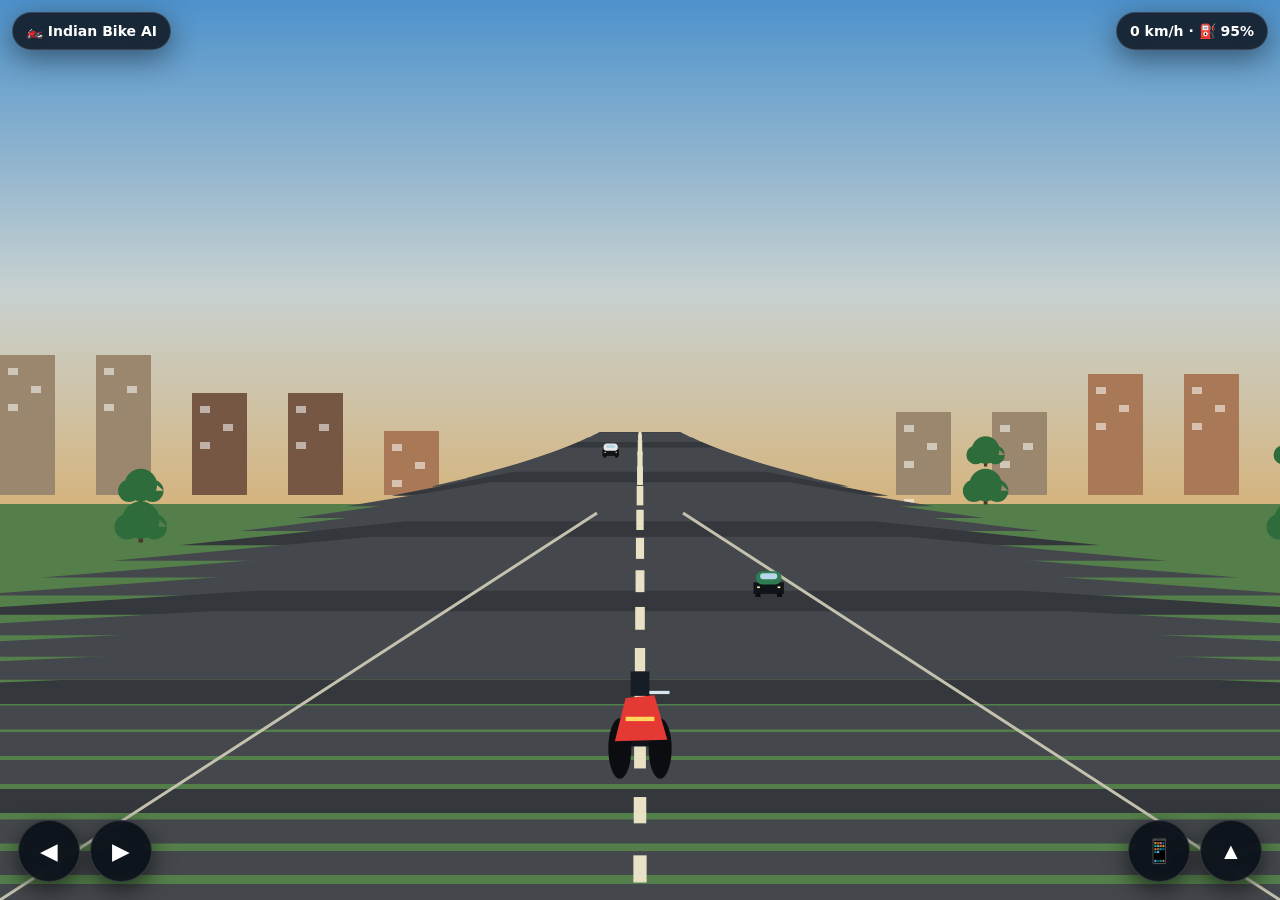
==== commit 92e7c616: "Route game prototype to upgraded build" ====
--- a/game-prototype/index.html
+++ b/game-prototype/index.html
@@ -1,65 +1 @@
-<!doctype html>
-<html lang="en">
-<head>
-<meta charset="utf-8">
-<meta name="viewport" content="width=device-width,initial-scale=1,maximum-scale=1,user-scalable=no,viewport-fit=cover">
-<title>Indian Bike AI — City Ride</title>
-<style>
-*{box-sizing:border-box}html,body{margin:0;width:100%;height:100%;overflow:hidden;background:#080b10;font-family:Inter,system-ui,sans-serif;color:#fff;touch-action:none}canvas{position:fixed;inset:0;width:100%;height:100%}.hud{position:fixed;inset:0;pointer-events:none}.top{position:absolute;top:12px;left:12px;right:12px;display:flex;justify-content:space-between;gap:8px}.pill{background:#111923d9;border:1px solid #ffffff24;border-radius:18px;padding:10px 13px;backdrop-filter:blur(12px);font-size:14px;font-weight:650;box-shadow:0 8px 30px #0005}.controls{position:absolute;bottom:max(18px,env(safe-area-inset-bottom));left:0;right:0;display:flex;justify-content:space-between;padding:0 18px}.cluster{display:flex;gap:10px}.btn{pointer-events:auto;width:62px;height:62px;border:1px solid #ffffff20;border-radius:50%;background:#0b111bd9;color:#fff;font-size:23px;box-shadow:0 8px 25px #0008;backdrop-filter:blur(8px)}.btn:active{transform:scale(.94);background:#26374e}.phone{display:none;pointer-events:auto;position:absolute;right:14px;bottom:88px;width:min(350px,calc(100vw - 28px));height:min(600px,calc(100vh - 108px));border:8px solid #11151c;border-radius:42px;background:linear-gradient(160deg,#101827,#172a47 65%,#0c1729);box-shadow:0 28px 80px #000c;padding:15px;overflow:hidden}.phone:before{content:"";position:absolute;top:7px;left:50%;transform:translateX(-50%);width:100px;height:20px;border-radius:0 0 15px 15px;background:#07090d}.phone-head{display:flex;align-items:center;justify-content:space-between;margin:20px 6px 0}.phone h2{margin:0;font-size:25px}.sub{margin:3px 6px;color:#aab8ca;font-size:12px}.apps{display:grid;grid-template-columns:repeat(3,1fr);gap:12px;margin-top:22px}.app{min-height:100px;border:1px solid #ffffff13;border-radius:20px;background:linear-gradient(145deg,#ffffff16,#ffffff08);color:#fff;padding:12px 4px;font-size:12px;font-weight:600;box-shadow:inset 0 1px #fff1,0 8px 18px #0002}.app:active{transform:scale(.96)}.app b{display:block;font-size:34px;margin-bottom:7px;filter:drop-shadow(0 3px 4px #0006)}.screen{display:none;position:absolute;inset:15px;background:#0e1624;border-radius:27px;padding:14px;z-index:5}.screen h3{margin:14px 0 8px;font-size:21px}.back{border:0;background:#ffffff14;color:#fff;border-radius:11px;padding:9px 12px;font-weight:650}.screen-body{height:calc(100% - 85px);overflow:auto}.card{background:#ffffff0d;border:1px solid #ffffff12;border-radius:16px;padding:12px;margin:9px 0}.search{display:flex;gap:7px}.search input,.chat-input input{min-width:0;flex:1;border-radius:11px;border:1px solid #ffffff20;background:#ffffff10;color:#fff;padding:11px;outline:none}.action{border:0;border-radius:11px;background:#2f91e8;color:#fff;padding:10px 12px;font-weight:700}.map{position:relative;height:330px;border-radius:18px;overflow:hidden;background:linear-gradient(145deg,#263f2b,#15271c)}.map:before{content:"";position:absolute;inset:-30%;background:repeating-linear-gradient(60deg,transparent 0 34px,#ffffff12 35px 38px),repeating-linear-gradient(-25deg,transparent 0 48px,#ffffff0c 49px 51px)}.roadline{position:absolute;width:9px;height:390px;left:48%;top:-20px;background:#d5c88b;transform:rotate(24deg);box-shadow:40px 0 0 #59605a,-90px 20px 0 #59605a}.map-dot{position:absolute;left:50%;top:54%;width:18px;height:18px;background:#ff4242;border:4px solid #fff;border-radius:50%;box-shadow:0 0 0 7px #ff424255}.map-label{position:absolute;bottom:12px;left:12px;background:#101820dd;border-radius:10px;padding:8px;font-size:12px}.music-row{display:flex;align-items:center;gap:12px}.album{width:62px;height:62px;border-radius:12px;background:linear-gradient(135deg,#1b2739,#7b4a35);display:grid;place-items:center;font-size:30px}.slider{width:100%}.garage-grid{display:grid;grid-template-columns:1fr 1fr;gap:10px}.bike-card{border:1px solid #ffffff16;border-radius:16px;padding:12px;background:#ffffff0c}.bike-card.selected{outline:2px solid #4eb4ff}.bike-icon{font-size:44px;text-align:center}.statbar{height:7px;border-radius:9px;background:#ffffff14;overflow:hidden;margin:6px 0 10px}.statbar i{display:block;height:100%;background:#4eb4ff}.messages{height:calc(100% - 105px);overflow:auto;font-size:13px}.msg{padding:10px 12px;margin:8px 0;border-radius:14px;background:#ffffff10;line-height:1.4}.user{background:#214a70}.chat-input{display:flex;gap:7px}.photo-preview{height:230px;border-radius:18px;background:#05080d;display:grid;place-items:center;overflow:hidden}.photo-preview canvas{position:static;width:100%;height:100%}.mission{position:absolute;left:50%;top:62px;transform:translateX(-50%);width:min(370px,90vw);text-align:center;background:#0d1724e8;border:1px solid #ffffff22;border-radius:16px;padding:10px;display:none;font-size:12px;z-index:4}.toast{position:absolute;left:50%;bottom:92px;transform:translateX(-50%);background:#101820ee;border:1px solid #ffffff22;padding:10px 14px;border-radius:14px;display:none;font-size:12px;z-index:10;white-space:nowrap}
-</style>
-</head>
-<body>
-<canvas id="game"></canvas>
-<div class="hud">
-<div class="top"><div class="pill">🏍️ Indian Bike AI</div><div class="pill" id="stats">0 km/h · ⛽ 95%</div></div>
-<div class="mission" id="mission"></div><div class="toast" id="toast"></div>
-<div class="controls"><div class="cluster"><button class="btn" id="left">◀</button><button class="btn" id="right">▶</button></div><div class="cluster"><button class="btn" id="phoneBtn">📱</button><button class="btn" id="gas">▲</button></div></div>
-<div class="phone" id="phone">
-<div class="phone-head"><h2>My Phone</h2><span>● 5G</span></div><p class="sub">Connected • Indian Bike City</p>
-<div class="apps" id="apps">
-<button class="app" data-screen="internet"><b>🌐</b>Internet</button><button class="app" data-screen="map"><b>🗺️</b>Map</button><button class="app" data-screen="music"><b>🎵</b>Music</button><button class="app" data-screen="camera"><b>📷</b>Camera</button><button class="app" data-screen="garage"><b>🏍️</b>Garage</button><button class="app" data-screen="ai"><b>🤖</b>Bike AI</button>
-</div>
-<div class="screen" id="internet"><button class="back">← Apps</button><h3>🌐 Internet</h3><div class="search"><input id="webq" placeholder="Search the web..."><button class="action" id="webSearch">Search</button></div><div class="screen-body" id="webResults"><div class="card"><b>Indian Bike City Network</b><br><small>Online. Search road information, bike facts and travel ideas.</small></div><div class="card"><b>Safety</b><br><small>Wear a helmet and follow local traffic rules.</small></div></div></div>
-<div class="screen" id="map"><button class="back">← Apps</button><h3>🗺️ City Map</h3><div class="screen-body"><div class="map"><div class="roadline"></div><div class="map-dot"></div><div class="map-label">📍 Your bike · Main Road</div></div><div class="card"><b>Route</b><br>🏁 Hill checkpoint · 2.4 km<br>⛽ Fuel station · 0.8 km<br>🏙️ City centre · 1.6 km</div><button class="action" id="startRoute">Start hill route</button></div></div>
-<div class="screen" id="music"><button class="back">← Apps</button><h3>🎵 Music</h3><div class="screen-body"><div class="card music-row"><div class="album">🎧</div><div><b id="song">Indian Road Ride</b><br><small id="musicState">Paused</small></div></div><button class="action" id="playMusic">▶ Play</button> <button class="back" id="nextSong">Next</button><input class="slider" id="volume" type="range" min="0" max="100" value="70"></div></div>
-<div class="screen" id="camera"><button class="back">← Apps</button><h3>📷 Camera</h3><div class="screen-body"><div class="photo-preview"><canvas id="photo"></canvas></div><div class="card">Camera mode: <b id="cameraMode">Third person</b><br><small>Use Capture to save a snapshot of the current ride view.</small></div><button class="action" id="capture">Capture photo</button> <button class="back" id="toggleCamera">Switch view</button></div></div>
-<div class="screen" id="garage"><button class="back">← Apps</button><h3>🏍️ Garage</h3><div class="screen-body"><div class="garage-grid"><div class="bike-card selected" data-bike="sport"><div class="bike-icon">🏍️</div><b>Street Sport</b><div>Speed</div><div class="statbar"><i style="width:88%"></i></div><div>Control</div><div class="statbar"><i style="width:72%"></i></div></div><div class="bike-card" data-bike="cruiser"><div class="bike-icon">🏍️</div><b>Cruiser</b><div>Speed</div><div class="statbar"><i style="width:66%"></i></div><div>Control</div><div class="statbar"><i style="width:91%"></i></div></div><div class="bike-card" data-bike="dirt"><div class="bike-icon">🏍️</div><b>Dirt X</b><div>Speed</div><div class="statbar"><i style="width:77%"></i></div><div>Control</div><div class="statbar"><i style="width:86%"></i></div></div><div class="bike-card" data-bike="super"><div class="bike-icon">🏍️</div><b>Super Bike</b><div>Speed</div><div class="statbar"><i style="width:98%"></i></div><div>Control</div><div class="statbar"><i style="width:58%"></i></div></div></div><div class="card" id="garageInfo">Street Sport selected. Balanced for city traffic.</div></div></div>
-<div class="screen" id="ai"><button class="back">← Apps</button><h3>🤖 Bike AI</h3><div class="messages" id="messages"><div class="msg">Hi! I am Bike AI. I can recommend a bike, create a challenge, explain routes or help with fuel strategy.</div></div><div class="chat-input"><input id="q" placeholder="Ask Bike AI..."><button class="action" id="send">Send</button></div></div>
-</div></div>
-<script>
-const c=document.getElementById('game'),x=c.getContext('2d');let W,H,bikeX=.5,z=0,speed=0,fuel=95,keys={},traffic=[{lane:.35,d:.18,spd:.25,type:0},{lane:.65,d:.55,spd:.18,type:1},{lane:.5,d:.78,spd:.2,type:2}],bikeType='sport',cameraAlt=false;
-function resize(){W=innerWidth;H=innerHeight;c.width=W*devicePixelRatio;c.height=H*devicePixelRatio;x.setTransform(devicePixelRatio,0,0,devicePixelRatio,0,0)}addEventListener('resize',resize);resize();
-function roadY(p){return H*.48+p*p*(H*.54)}function roadW(p){return 80+p*p*W*1.65}
-function drawTree(cx,cy,s){x.fillStyle='#533d2e';x.fillRect(cx-3*s,cy,6*s,28*s);x.fillStyle='#2d653c';x.beginPath();x.arc(cx,cy,24*s,0,7);x.arc(cx-18*s,cy+8*s,17*s,0,7);x.arc(cx+18*s,cy+8*s,17*s,0,7);x.fill()}
-function draw(){x.clearRect(0,0,W,H);let sky=x.createLinearGradient(0,0,0,H*.55);sky.addColorStop(0,'#5b9dd4');sky.addColorStop(.55,'#b8c6ba');sky.addColorStop(1,'#d4bd8d');x.fillStyle=sky;x.fillRect(0,0,W,H*.55);x.fillStyle='#58834d';x.fillRect(0,H*.55,W,H*.45);
-// distant skyline
-for(let i=0;i<18;i++){let side=i%2?-1:1,bx=W/2+side*(W*.23+(i%6)*W*.075),bh=45+(i%5)*20;x.fillStyle=i%3===0?'#8d674f':i%3===1?'#b58f67':'#a97859';x.fillRect(bx,H*.52-bh,54,bh);x.fillStyle='#fff9';for(let r=0;r<3;r++)x.fillRect(bx+8+(r%2)*22,H*.52-bh+12+r*17,9,7)}
-for(let i=0;i<7;i++){let side=i%2?-1:1,cy=H*.49+(i%3)*34,cx=W/2+side*(W*.28+(i%4)*W*.12);drawTree(cx,cy,.55+(i%3)*.12)}
-// road perspective
-for(let i=0;i<26;i++){let p=i/26,yy=roadY(p),rw=roadW(p);x.fillStyle=i%5===0?'#36393d':'#414448';x.beginPath();x.moveTo(W/2-rw/2,yy);x.lineTo(W/2+rw/2,yy);x.lineTo(W/2+rw*.985,yy+25);x.lineTo(W/2-rw*.985,yy+25);x.fill()}
-x.fillStyle='#e9e5c8';for(let i=0;i<14;i++){let p=((i/14+z)%1),yy=roadY(p),ww=3+p*11;x.fillRect(W/2-ww/2,yy,ww,16+p*12)}
-// lane edges
-x.strokeStyle='#b9b8a8';x.lineWidth=3;x.beginPath();x.moveTo(W/2-42,H*.57);x.lineTo(0,H);x.moveTo(W/2+42,H*.57);x.lineTo(W,H);x.stroke();
-traffic.forEach(t=>{t.d=(t.d+speed*.009-t.spd*.002+1)%1;let yy=roadY(t.d),rw=roadW(t.d),cx=W/2-rw/2+t.lane*rw,s=8+t.d*30;x.save();x.translate(cx,yy);x.fillStyle='#15181c';x.fillRect(-s*.65,-s*.15,s*1.3,s*.55);x.fillStyle=t.type===0?'#d54a36':t.type===1?'#eee':'#3d70c5';x.fillRect(-s*.42,-s*.5,s*.84,s*.34);x.fillStyle='#f7f0bc';x.fillRect(-s*.48,s*.34,s*.18,s*.1);x.fillRect(s*.3,s*.34,s*.18,s*.1);x.restore()});
-// player bike
-x.save();x.translate(W*bikeX,H*.79);let tilt=(keys.left?-0.08:keys.right?0.08:0);x.rotate(tilt);x.fillStyle='#111';x.beginPath();x.ellipse(-25,28,15,24,0,0,7);x.ellipse(25,28,15,24,0,0,7);x.fill();x.fillStyle=bikeType==='cruiser'?'#315fbb':bikeType==='dirt'?'#e6a52e':bikeType==='super'?'#6b39d8':'#d62f2f';x.beginPath();x.moveTo(-20,23);x.lineTo(-12,-12);x.lineTo(12,-14);x.lineTo(22,23);x.closePath();x.fill();x.fillStyle='#1b2028';x.fillRect(-8,-34,16,23);x.fillStyle='#f3c64d';x.fillRect(-13,3,26,5);x.fillStyle='#aab8c4';x.fillRect(9,-20,23,3);x.restore();requestAnimationFrame(draw)}draw();
-function toast(t){let e=document.getElementById('toast');e.textContent=t;e.style.display='block';clearTimeout(window.tt);window.tt=setTimeout(()=>e.style.display='none',1900)}
-function bind(id,key){let e=document.getElementById(id);e.onpointerdown=ev=>{ev.preventDefault();keys[key]=true};e.onpointerup=e.onpointercancel=()=>keys[key]=false}bind('gas','up');bind('left','left');bind('right','right');
-setInterval(()=>{if(keys.up){speed=Math.min(1,speed+.022);fuel=Math.max(0,fuel-.035)}else speed=Math.max(0,speed-.014);if(keys.left)bikeX=Math.max(.2,bikeX-.010);if(keys.right)bikeX=Math.min(.8,bikeX+.010);z=(z+speed*.018)%1;document.getElementById('stats').textContent=Math.round(speed*145)+' km/h · ⛽ '+Math.round(fuel)+'%';if(fuel<15)toast('⛽ Low fuel — open Map to find the station')},30);
-const phone=document.getElementById('phone');document.getElementById('phoneBtn').onclick=()=>phone.style.display='block';
-function closeScreens(){document.querySelectorAll('.screen').forEach(s=>s.style.display='none');document.getElementById('apps').style.display='grid'}
-document.querySelectorAll('.app').forEach(b=>b.onclick=()=>{document.getElementById('apps').style.display='none';document.getElementById(b.dataset.screen).style.display='block'});
-document.querySelectorAll('.back').forEach(b=>b.onclick=closeScreens);
-// Internet
-const webResults=document.getElementById('webResults');document.getElementById('webSearch').onclick=()=>{let q=document.getElementById('webq').value.trim()||'Indian bikes';webResults.innerHTML='<div class="card"><b>🔎 '+q.replace(/[<>]/g,'')+'</b><br><small>Bike City result: Check your route, compare bike types and keep safety gear on.</small></div><div class="card"><b>Road tips</b><br><small>Keep speed controlled around traffic and intersections.</small></div>'};
-// Map
- document.getElementById('startRoute').onclick=()=>{let m=document.getElementById('mission');m.textContent='🏁 Route active: reach the hill checkpoint. Bonus for finishing above 50% fuel.';m.style.display='block';toast('🗺️ Hill route started');setTimeout(()=>m.style.display='none',7000)};
-// Music
-let playing=false,songs=['Indian Road Ride','City Night Cruise','Highway Pulse'];let songIndex=0;document.getElementById('playMusic').onclick=()=>{playing=!playing;document.getElementById('playMusic').textContent=playing?'⏸ Pause':'▶ Play';document.getElementById('musicState').textContent=playing?'Playing • volume '+document.getElementById('volume').value+'%':'Paused';toast(playing?'🎵 Music playing':'🎵 Music paused')};document.getElementById('nextSong').onclick=()=>{songIndex=(songIndex+1)%songs.length;document.getElementById('song').textContent=songs[songIndex];if(playing)document.getElementById('musicState').textContent='Playing • volume '+document.getElementById('volume').value+'%'};document.getElementById('volume').oninput=e=>{if(playing)document.getElementById('musicState').textContent='Playing • volume '+e.target.value+'%'};
-// Camera
-function updatePhoto(){let pc=document.getElementById('photo'),px=pc.getContext('2d');pc.width=600;pc.height=360;px.drawImage(c,0,0,c.width,c.height,0,0,600,360)}document.getElementById('camera').addEventListener('click',updatePhoto);document.getElementById('capture').onclick=()=>{updatePhoto();let a=document.createElement('a');a.href=document.getElementById('photo').toDataURL('image/png');a.download='indian-bike-city.png';a.click();toast('📸 Photo captured')};document.getElementById('toggleCamera').onclick=()=>{cameraAlt=!cameraAlt;document.getElementById('cameraMode').textContent=cameraAlt?'Riding view':'Third person';toast(cameraAlt?'📷 Riding view':'📷 Third-person view')};
-// Garage
-const garageInfo=document.getElementById('garageInfo');document.querySelectorAll('.bike-card').forEach(card=>card.onclick=()=>{document.querySelectorAll('.bike-card').forEach(x=>x.classList.remove('selected'));card.classList.add('selected');bikeType=card.dataset.bike;let n=card.querySelector('b').textContent;garageInfo.textContent=n+' selected. Your bike appearance and handling profile are now active.';toast('🏍️ '+n+' selected')});
-// Bike AI (local until secure server API is connected)
-const messages=document.getElementById('messages');async function ask(){let q=document.getElementById('q').value.trim();if(!q)return;messages.innerHTML+='<div class="msg user">'+q.replace(/[<>]/g,'')+'</div>';document.getElementById('q').value='';let a;if(/challenge|mission|task/i.test(q)){a='🏁 Challenge: reach the hill checkpoint in 3 minutes without crashing. Bonus: finish above 50% fuel.';document.getElementById('mission').textContent=a;document.getElementById('mission').style.display='block';setTimeout(()=>document.getElementById('mission').style.display='none',7000)}else if(/which bike|bike should|recommend/i.test(q))a='🏍️ For city traffic I recommend Street Sport. Choose Cruiser for stability, Dirt X for rough roads, or Super Bike for maximum speed.';else if(/route|road|city|map/i.test(q))a='🗺️ Open the Map app for the hill checkpoint, fuel station and city-centre route.';else if(/fuel|petrol/i.test(q))a='⛽ You have '+Math.round(fuel)+'% fuel. Drive smoothly and use the Map app to find the fuel station.';else a='🤖 Try asking: “Which bike should I use?”, “Give me a challenge”, “Find a route”, or “How much fuel do I have?”';messages.innerHTML+='<div class="msg">'+a+'</div>';messages.scrollTop=messages.scrollHeight}document.getElementById('send').onclick=ask;document.getElementById('q').onkeydown=e=>{if(e.key==='Enter')ask()};
-</script></body></html>+<!doctype html><html lang="en"><head><meta charset="utf-8"><meta name="viewport" content="width=device-width,initial-scale=1"><meta http-equiv="refresh" content="0; url=game.html"><title>Indian Bike AI — City Ride</title></head><body><p>Opening upgraded Indian Bike AI game…</p><script>location.replace('game.html')</script></body></html>
